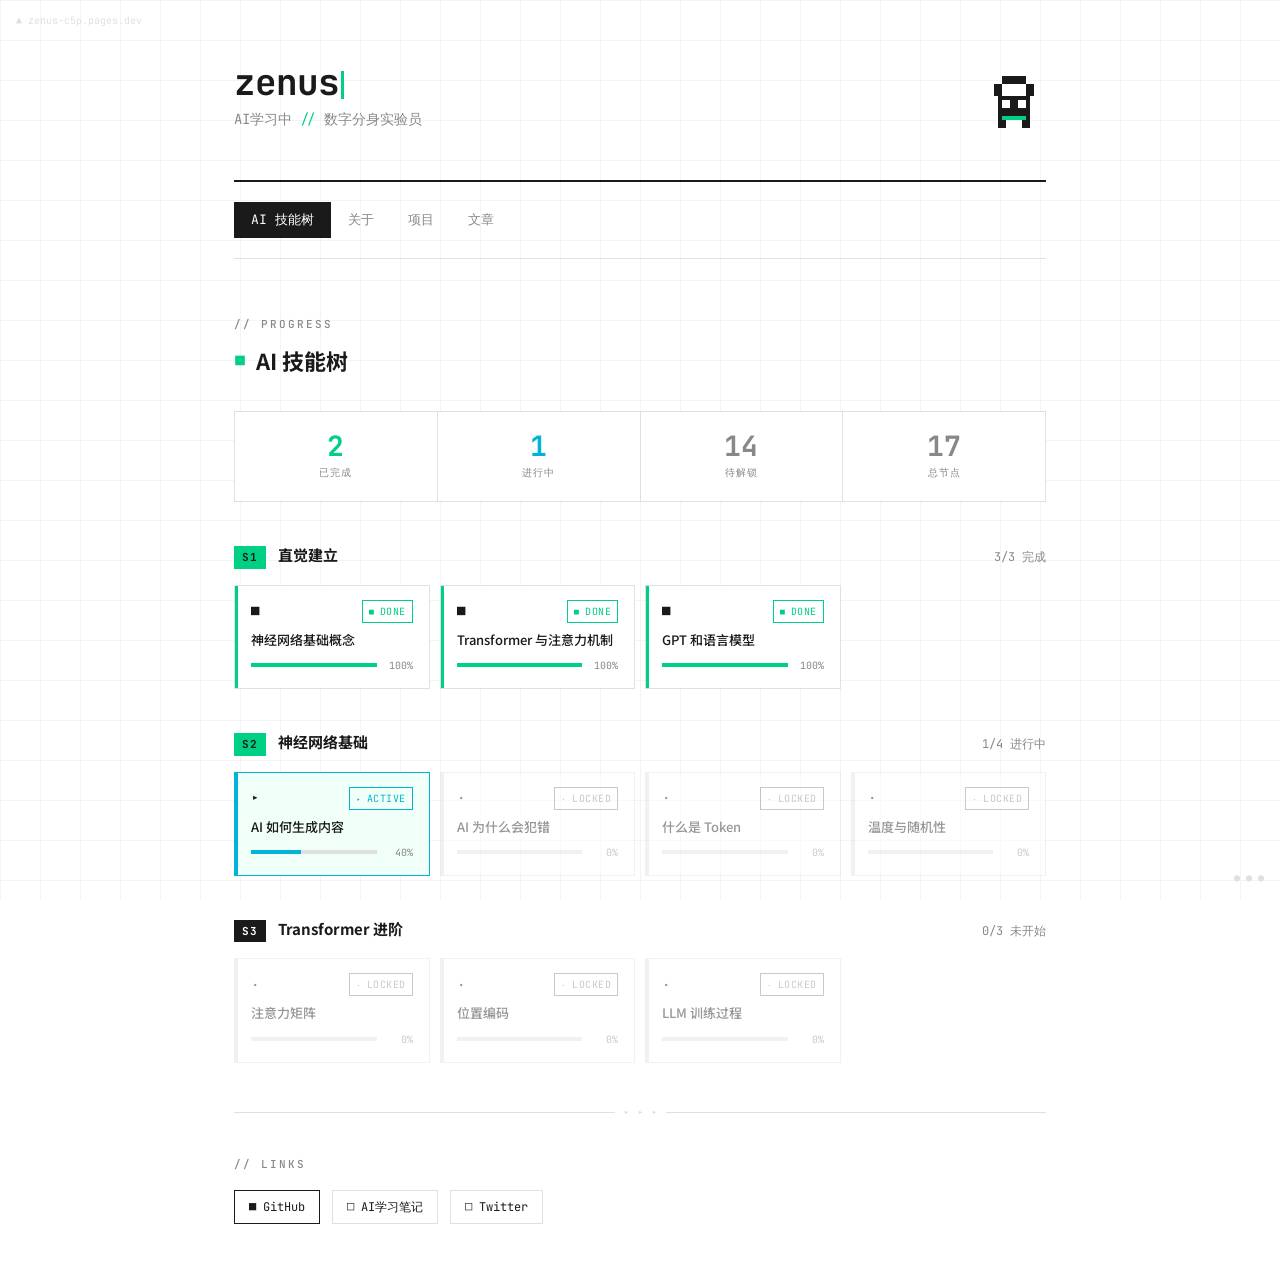
==== draft.html @ b4f7f661 "vision draft: pixel-style light theme" ====
<!DOCTYPE html>
<html lang="zh-CN">
<head>
  <meta charset="UTF-8">
  <meta name="viewport" content="width=device-width, initial-scale=1.0">
  <title>zenus — 视觉草案</title>
  <link rel="preconnect" href="https://fonts.googleapis.com">
  <link href="https://fonts.googleapis.com/css2?family=JetBrains+Mono:wght@400;500;700&family=Noto+Sans+SC:wght@400;500;700&display=swap" rel="stylesheet">
  <style>
    /* ═══════════════════════════════════════
       DESIGN TOKENS
    ═══════════════════════════════════════ */
    :root {
      --bg:         #FFFFFF;
      --bg-subtle:  #F7F7F7;
      --bg-card:    #FFFFFF;
      --border:     #E0E0E0;
      --text:       #1A1A1A;
      --text-muted: #888888;
      --accent:     #00D084;
      --accent-dim: #B8F4D8;
      --pixel-green:#00D084;
      --pixel-blue: #00B4D8;
      --pixel-bg:   #F0FFF8;
      --radius:     4px;
      --shadow:     0 1px 3px rgba(0,0,0,0.08);
    }

    /* ═══════════════════════════════════════
       RESET & BASE
    ═══════════════════════════════════════ */
    * { margin: 0; padding: 0; box-sizing: border-box; }

    body {
      background: var(--bg);
      color: var(--text);
      font-family: 'Noto Sans SC', system-ui, sans-serif;
      font-size: 15px;
      line-height: 1.7;
      min-height: 100vh;
    }

    ::selection {
      background: var(--accent-dim);
      color: var(--text);
    }

    /* ═══════════════════════════════════════
       GRID BACKGROUND (科技感)
    ═══════════════════════════════════════ */
    .grid-bg {
      position: fixed;
      inset: 0;
      background-image:
        linear-gradient(var(--border) 1px, transparent 1px),
        linear-gradient(90deg, var(--border) 1px, transparent 1px);
      background-size: 40px 40px;
      opacity: 0.35;
      pointer-events: none;
      z-index: 0;
    }

    /* ═══════════════════════════════════════
       LAYOUT
    ═══════════════════════════════════════ */
    .container {
      max-width: 860px;
      margin: 0 auto;
      padding: 0 24px;
      position: relative;
      z-index: 1;
    }

    /* ═══════════════════════════════════════
       HEADER / HERO
    ═══════════════════════════════════════ */
    header {
      padding: 64px 0 48px;
      border-bottom: 2px solid var(--text);
    }

    .hero-inner {
      display: flex;
      align-items: flex-end;
      justify-content: space-between;
      gap: 24px;
    }

    .hero-text {}

    .site-title {
      font-family: 'JetBrains Mono', monospace;
      font-size: 36px;
      font-weight: 700;
      letter-spacing: -1px;
      line-height: 1;
      margin-bottom: 8px;
    }

    .site-title .cursor {
      display: inline-block;
      width: 3px;
      height: 28px;
      background: var(--accent);
      margin-left: 2px;
      vertical-align: middle;
      animation: blink 1.2s step-end infinite;
    }

    @keyframes blink {
      0%, 100% { opacity: 1; }
      50%       { opacity: 0; }
    }

    .tagline {
      color: var(--text-muted);
      font-size: 14px;
      font-family: 'JetBrains Mono', monospace;
    }

    .tagline span {
      color: var(--accent);
    }

    /* pixel avatar placeholder */
    .avatar-pixel {
      flex-shrink: 0;
      width: 64px;
      height: 64px;
      image-rendering: pixelated;
    }

    /* ═══════════════════════════════════════
       NAV
    ═══════════════════════════════════════ */
    nav {
      padding: 20px 0;
      border-bottom: 1px solid var(--border);
      display: flex;
      gap: 0;
    }

    nav a {
      font-family: 'JetBrains Mono', monospace;
      font-size: 13px;
      color: var(--text-muted);
      text-decoration: none;
      padding: 6px 16px;
      border: 1px solid transparent;
      transition: all 0.15s;
    }

    nav a:hover,
    nav a.active {
      color: var(--text);
      border-color: var(--text);
      background: var(--text);
      color: var(--bg);
    }

    /* ═══════════════════════════════════════
       SKILL TREE SECTION
    ═══════════════════════════════════════ */
    .section {
      padding: 56px 0;
      border-bottom: 1px solid var(--border);
    }

    .section:last-child { border-bottom: none; }

    .section-label {
      font-family: 'JetBrains Mono', monospace;
      font-size: 11px;
      font-weight: 500;
      letter-spacing: 2px;
      text-transform: uppercase;
      color: var(--text-muted);
      margin-bottom: 8px;
    }

    .section-title {
      font-size: 22px;
      font-weight: 700;
      margin-bottom: 32px;
      display: flex;
      align-items: center;
      gap: 10px;
    }

    .section-title::before {
      content: '■';
      color: var(--accent);
      font-size: 12px;
    }

    /* ═══════════════════════════════════════
       SKILL TREE GRID
    ═══════════════════════════════════════ */
    .stage {
      margin-bottom: 40px;
    }

    .stage:last-child { margin-bottom: 0; }

    .stage-header {
      display: flex;
      align-items: baseline;
      gap: 12px;
      margin-bottom: 16px;
    }

    .stage-num {
      font-family: 'JetBrains Mono', monospace;
      font-size: 11px;
      font-weight: 700;
      color: var(--bg);
      background: var(--text);
      padding: 2px 8px;
      letter-spacing: 1px;
    }

    .stage-num.active {
      background: var(--accent);
      color: var(--text);
    }

    .stage-name {
      font-size: 15px;
      font-weight: 700;
    }

    .stage-desc {
      font-size: 12px;
      color: var(--text-muted);
      font-family: 'JetBrains Mono', monospace;
      margin-left: auto;
    }

    .nodes {
      display: grid;
      grid-template-columns: repeat(auto-fill, minmax(180px, 1fr));
      gap: 10px;
    }

    /* ═══════════════════════════════════════
       NODE CARD
    ═══════════════════════════════════════ */
    .node {
      border: 1px solid var(--border);
      padding: 14px 16px;
      background: var(--bg-card);
      transition: all 0.15s;
      position: relative;
      cursor: pointer;
    }

    .node::before {
      content: '';
      position: absolute;
      top: 0; left: 0;
      width: 3px; height: 100%;
      background: var(--border);
      transition: background 0.15s;
    }

    .node:hover {
      border-color: var(--accent);
      box-shadow: var(--shadow);
      transform: translateY(-1px);
    }

    .node:hover::before {
      background: var(--accent);
    }

    /* node states */
    .node.done::before  { background: var(--accent); }
    .node.active::before{ background: var(--pixel-blue); }
    .node.active {
      background: var(--pixel-bg);
      border-color: var(--pixel-blue);
    }
    .node.locked {
      opacity: 0.45;
      cursor: default;
    }
    .node.locked:hover {
      transform: none;
      box-shadow: none;
      border-color: var(--border);
    }

    .node-top {
      display: flex;
      align-items: center;
      justify-content: space-between;
      margin-bottom: 8px;
    }

    .node-icon {
      font-family: 'JetBrains Mono', monospace;
      font-size: 14px;
      line-height: 1;
    }

    .node-status {
      font-family: 'JetBrains Mono', monospace;
      font-size: 10px;
      padding: 2px 6px;
      border: 1px solid currentColor;
      letter-spacing: 0.5px;
    }

    .node.done   .node-status { color: var(--accent); }
    .node.active .node-status { color: var(--pixel-blue); }
    .node.locked .node-status { color: var(--text-muted); }

    .node.done   .node-status::before { content: '■ '; font-size: 8px; }
    .node.active .node-status::before { content: '▸ '; font-size: 8px; }
    .node.locked .node-status::before { content: '· '; font-size: 8px; }

    .node-title {
      font-size: 13px;
      font-weight: 500;
      line-height: 1.4;
      margin-bottom: 8px;
    }

    .node-progress {
      display: flex;
      align-items: center;
      gap: 8px;
    }

    .progress-bar {
      flex: 1;
      height: 4px;
      background: var(--border);
      overflow: hidden;
    }

    .progress-fill {
      height: 100%;
      background: var(--text);
      transition: width 0.4s ease;
    }

    .node.done   .progress-fill { width: 100%; background: var(--accent); }
    .node.active .progress-fill { width: 40%; background: var(--pixel-blue); }
    .node.locked .progress-fill { width: 0%; }

    .progress-pct {
      font-family: 'JetBrains Mono', monospace;
      font-size: 10px;
      color: var(--text-muted);
      min-width: 28px;
      text-align: right;
    }

    /* node expand panel */
    .node-panel {
      display: none;
      margin-top: 10px;
      padding-top: 10px;
      border-top: 1px dashed var(--border);
      font-size: 12px;
      color: var(--text-muted);
      line-height: 1.6;
    }

    .node-panel a {
      color: var(--pixel-blue);
      text-decoration: none;
      font-family: 'JetBrains Mono', monospace;
      font-size: 11px;
    }

    .node-panel a:hover { text-decoration: underline; }

    .node.open .node-panel { display: block; }

    /* ═══════════════════════════════════════
       STATS ROW
    ═══════════════════════════════════════ */
    .stats {
      display: grid;
      grid-template-columns: repeat(4, 1fr);
      gap: 1px;
      background: var(--border);
      border: 1px solid var(--border);
      margin-bottom: 40px;
    }

    .stat {
      background: var(--bg);
      padding: 20px 16px;
      text-align: center;
    }

    .stat-num {
      font-family: 'JetBrains Mono', monospace;
      font-size: 28px;
      font-weight: 700;
      line-height: 1;
      margin-bottom: 4px;
    }

    .stat.done .stat-num { color: var(--accent); }
    .stat.active .stat-num { color: var(--pixel-blue); }
    .stat.locked .stat-num { color: var(--text-muted); }

    .stat-label {
      font-family: 'JetBrains Mono', monospace;
      font-size: 10px;
      letter-spacing: 1px;
      text-transform: uppercase;
      color: var(--text-muted);
    }

    /* ═══════════════════════════════════════
       PIXEL DECORATIONS
    ═══════════════════════════════════════ */
    .pixel-divider {
      display: flex;
      align-items: center;
      gap: 8px;
      margin: 32px 0;
      color: var(--border);
      font-family: 'JetBrains Mono', monospace;
      font-size: 12px;
    }

    .pixel-divider::before,
    .pixel-divider::after {
      content: '';
      flex: 1;
      height: 1px;
      background: var(--border);
    }

    /* corner pixel markers */
    .pixel-corner-tl,
    .pixel-corner-br {
      position: fixed;
      font-family: 'JetBrains Mono', monospace;
      font-size: 10px;
      color: var(--border);
      pointer-events: none;
      line-height: 1;
    }
    .pixel-corner-tl { top: 16px; left: 16px; }
    .pixel-corner-br { bottom: 16px; right: 16px; }

    /* ═══════════════════════════════════════
       RESPONSIVE
    ═══════════════════════════════════════ */
    @media (max-width: 600px) {
      .hero-inner { flex-direction: column; align-items: flex-start; }
      .site-title { font-size: 28px; }
      .nodes { grid-template-columns: 1fr 1fr; }
      .stats { grid-template-columns: repeat(2, 1fr); }
    }
  </style>
</head>
<body>

<div class="grid-bg"></div>
<div class="pixel-corner-tl">▲ zenus-c5p.pages.dev</div>
<div class="pixel-corner-br">● ● ●</div>

<div class="container">
  <!-- HEADER -->
  <header>
    <div class="hero-inner">
      <div class="hero-text">
        <h1 class="site-title">zenus<span class="cursor"></span></h1>
        <p class="tagline">AI学习中 <span>//</span> 数字分身实验员</p>
      </div>
      <!-- pixel art cat avatar (CSS art) -->
      <svg class="avatar-pixel" viewBox="0 0 16 16" xmlns="http://www.w3.org/2000/svg">
        <!-- simple 16x16 pixel cat -->
        <rect x="5" y="2" width="6" height="2" fill="#1A1A1A"/>
        <rect x="3" y="4" width="2" height="3" fill="#1A1A1A"/>
        <rect x="11" y="4" width="2" height="3" fill="#1A1A1A"/>
        <rect x="4" y="7" width="8" height="6" fill="#1A1A1A"/>
        <rect x="5" y="8" width="2" height="2" fill="#FFFFFF"/>
        <rect x="9" y="8" width="2" height="2" fill="#FFFFFF"/>
        <rect x="7" y="11" width="2" height="1" fill="#1A1A1A"/>
        <rect x="4" y="13" width="2" height="2" fill="#1A1A1A"/>
        <rect x="10" y="13" width="2" height="2" fill="#1A1A1A"/>
        <!-- collar accent -->
        <rect x="5" y="12" width="6" height="1" fill="#00D084"/>
      </svg>
    </div>
  </header>

  <!-- NAV -->
  <nav>
    <a href="#" class="active">AI 技能树</a>
    <a href="#">关于</a>
    <a href="#">项目</a>
    <a href="#">文章</a>
  </nav>

  <!-- SKILL TREE -->
  <section class="section">
    <div class="section-label">// PROGRESS</div>
    <h2 class="section-title">AI 技能树</h2>

    <!-- stats -->
    <div class="stats">
      <div class="stat done">
        <div class="stat-num">2</div>
        <div class="stat-label">已完成</div>
      </div>
      <div class="stat active">
        <div class="stat-num">1</div>
        <div class="stat-label">进行中</div>
      </div>
      <div class="stat locked">
        <div class="stat-num">14</div>
        <div class="stat-label">待解锁</div>
      </div>
      <div class="stat locked">
        <div class="stat-num">17</div>
        <div class="stat-label">总节点</div>
      </div>
    </div>

    <!-- STAGE 1 -->
    <div class="stage">
      <div class="stage-header">
        <span class="stage-num active">S1</span>
        <span class="stage-name">直觉建立</span>
        <span class="stage-desc">3/3 完成</span>
      </div>
      <div class="nodes">
        <div class="node done" onclick="this.classList.toggle('open')">
          <div class="node-top">
            <span class="node-icon">■</span>
            <span class="node-status">DONE</span>
          </div>
          <div class="node-title">神经网络基础概念</div>
          <div class="node-progress">
            <div class="progress-bar"><div class="progress-fill"></div></div>
            <span class="progress-pct">100%</span>
          </div>
          <div class="node-panel">
            从感知机到多层网络，理解 AI 的基本单元...
            <br><a href="#">→ 阅读原文</a>
          </div>
        </div>

        <div class="node done" onclick="this.classList.toggle('open')">
          <div class="node-top">
            <span class="node-icon">■</span>
            <span class="node-status">DONE</span>
          </div>
          <div class="node-title">Transformer 与注意力机制</div>
          <div class="node-progress">
            <div class="progress-bar"><div class="progress-fill"></div></div>
            <span class="progress-pct">100%</span>
          </div>
          <div class="node-panel">
            注意力机制如何让模型"看懂"上下文...
            <br><a href="#">→ 阅读原文</a>
          </div>
        </div>

        <div class="node done" onclick="this.classList.toggle('open')">
          <div class="node-top">
            <span class="node-icon">■</span>
            <span class="node-status">DONE</span>
          </div>
          <div class="node-title">GPT 和语言模型</div>
          <div class="node-progress">
            <div class="progress-bar"><div class="progress-fill"></div></div>
            <span class="progress-pct">100%</span>
          </div>
          <div class="node-panel">
            下一个 token 是如何预测出来的...
            <br><a href="#">→ 阅读原文</a>
          </div>
        </div>
      </div>
    </div>

    <!-- STAGE 2 -->
    <div class="stage">
      <div class="stage-header">
        <span class="stage-num active">S2</span>
        <span class="stage-name">神经网络基础</span>
        <span class="stage-desc">1/4 进行中</span>
      </div>
      <div class="nodes">
        <div class="node active" onclick="this.classList.toggle('open')">
          <div class="node-top">
            <span class="node-icon">▸</span>
            <span class="node-status">ACTIVE</span>
          </div>
          <div class="node-title">AI 如何生成内容</div>
          <div class="node-progress">
            <div class="progress-bar"><div class="progress-fill"></div></div>
            <span class="progress-pct">40%</span>
          </div>
          <div class="node-panel">
            创造 vs 复读——LLM 到底是真的理解还是高级拼接...
            <br><a href="#">→ 继续阅读</a>
          </div>
        </div>

        <div class="node locked">
          <div class="node-top">
            <span class="node-icon">·</span>
            <span class="node-status">LOCKED</span>
          </div>
          <div class="node-title">AI 为什么会犯错</div>
          <div class="node-progress">
            <div class="progress-bar"><div class="progress-fill"></div></div>
            <span class="progress-pct">0%</span>
          </div>
        </div>

        <div class="node locked">
          <div class="node-top">
            <span class="node-icon">·</span>
            <span class="node-status">LOCKED</span>
          </div>
          <div class="node-title">什么是 Token</div>
          <div class="node-progress">
            <div class="progress-bar"><div class="progress-fill"></div></div>
            <span class="progress-pct">0%</span>
          </div>
        </div>

        <div class="node locked">
          <div class="node-top">
            <span class="node-icon">·</span>
            <span class="node-status">LOCKED</span>
          </div>
          <div class="node-title">温度与随机性</div>
          <div class="node-progress">
            <div class="progress-bar"><div class="progress-fill"></div></div>
            <span class="progress-pct">0%</span>
          </div>
        </div>
      </div>
    </div>

    <!-- STAGE 3 -->
    <div class="stage">
      <div class="stage-header">
        <span class="stage-num">S3</span>
        <span class="stage-name">Transformer 进阶</span>
        <span class="stage-desc">0/3 未开始</span>
      </div>
      <div class="nodes">
        <div class="node locked">
          <div class="node-top">
            <span class="node-icon">·</span>
            <span class="node-status">LOCKED</span>
          </div>
          <div class="node-title">注意力矩阵</div>
          <div class="node-progress">
            <div class="progress-bar"><div class="progress-fill"></div></div>
            <span class="progress-pct">0%</span>
          </div>
        </div>
        <div class="node locked">
          <div class="node-top">
            <span class="node-icon">·</span>
            <span class="node-status">LOCKED</span>
          </div>
          <div class="node-title">位置编码</div>
          <div class="node-progress">
            <div class="progress-bar"><div class="progress-fill"></div></div>
            <span class="progress-pct">0%</span>
          </div>
        </div>
        <div class="node locked">
          <div class="node-top">
            <span class="node-icon">·</span>
            <span class="node-status">LOCKED</span>
          </div>
          <div class="node-title">LLM 训练过程</div>
          <div class="node-progress">
            <div class="progress-bar"><div class="progress-fill"></div></div>
            <span class="progress-pct">0%</span>
          </div>
        </div>
      </div>
    </div>

    <div class="pixel-divider">▸ ▸ ▸</div>

    <!-- LINKS SECTION -->
    <div class="section-label">// LINKS</div>
    <div style="display:flex;gap:12px;flex-wrap:wrap;margin-top:16px;">
      <a href="#" style="font-family:'JetBrains Mono',monospace;font-size:12px;color:var(--text);text-decoration:none;border:1px solid var(--text);padding:6px 14px;transition:all 0.15s;">
        ■ GitHub
      </a>
      <a href="#" style="font-family:'JetBrains Mono',monospace;font-size:12px;color:var(--text);text-decoration:none;border:1px solid var(--border);padding:6px 14px;transition:all 0.15s;">
        □ AI学习笔记
      </a>
      <a href="#" style="font-family:'JetBrains Mono',monospace;font-size:12px;color:var(--text);text-decoration:none;border:1px solid var(--border);padding:6px 14px;transition:all 0.15s;">
        □ Twitter
      </a>
    </div>

  </section>
</div>

<script>
  // simple expand/collapse
  document.querySelectorAll('.node').forEach(node => {
    node.addEventListener('click', () => {
      node.classList.toggle('open');
    });
  });
</script>
</body>
</html>
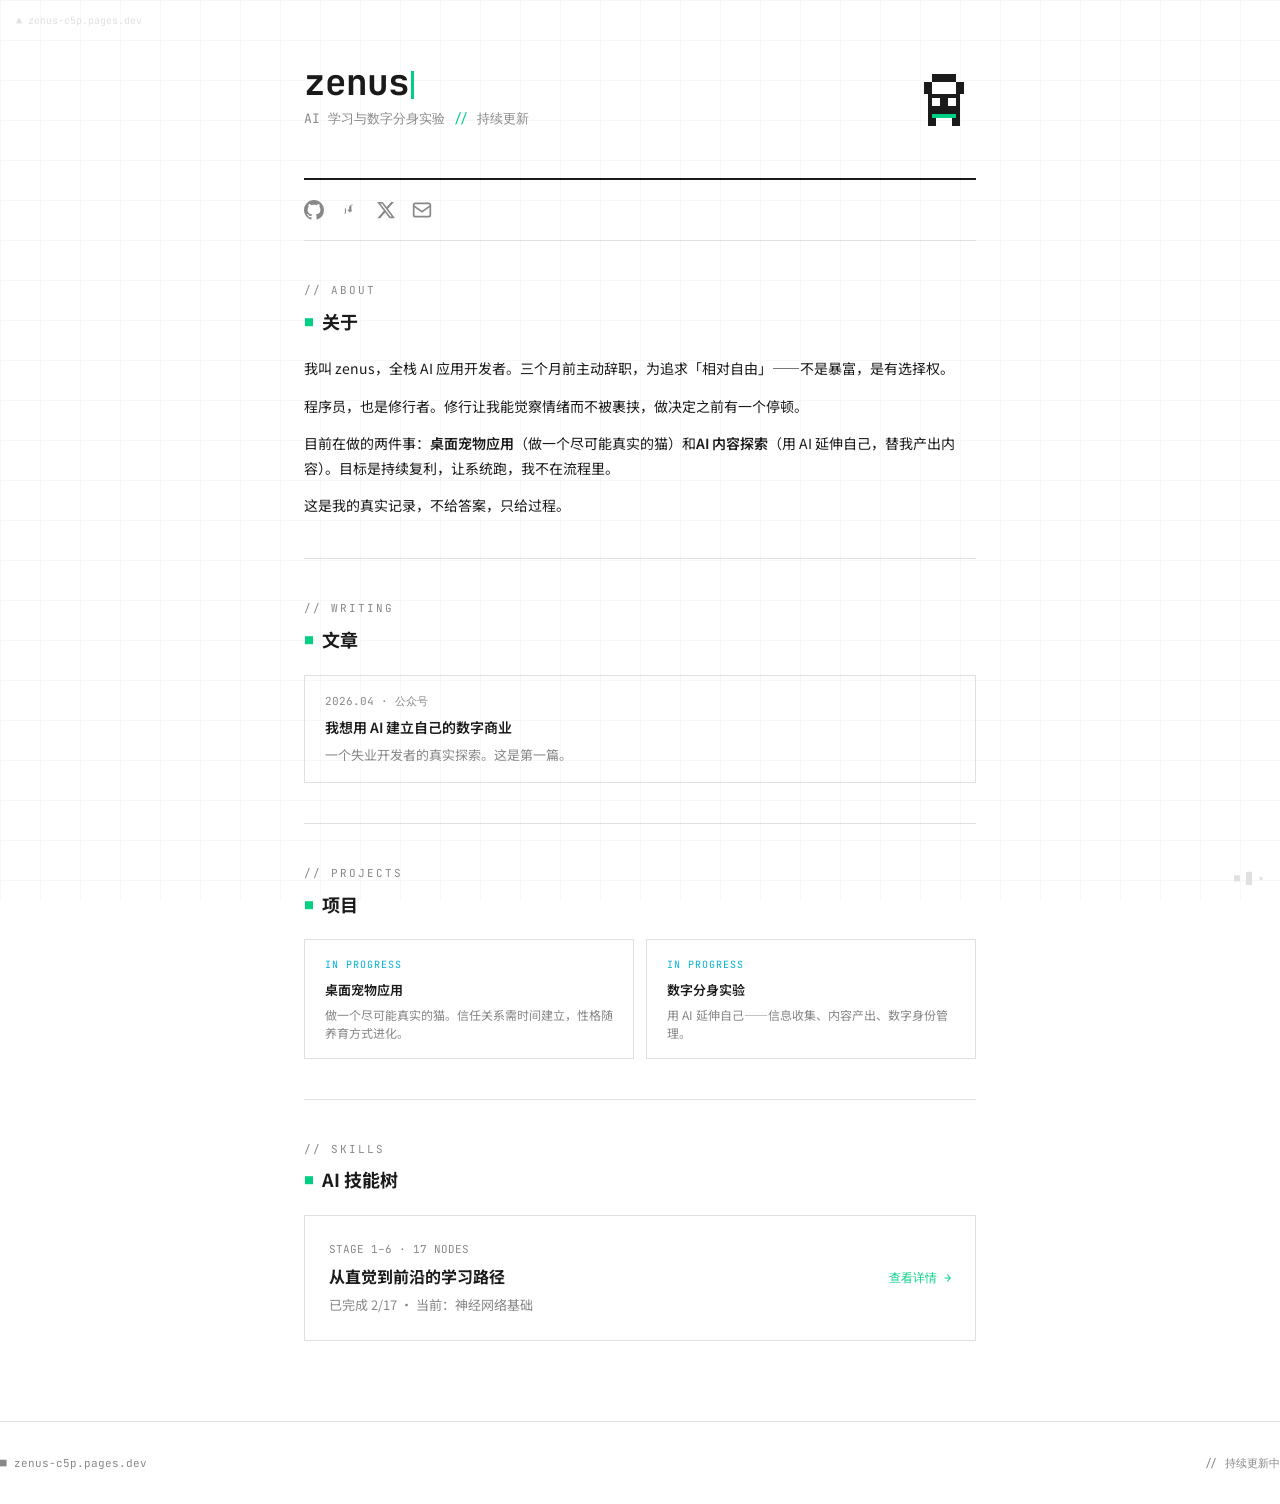
==== commit 7f8506f7: "draft: index redesign preview" ====
--- a/draft.html
+++ b/draft.html
@@ -3,32 +3,23 @@
 <head>
   <meta charset="UTF-8">
   <meta name="viewport" content="width=device-width, initial-scale=1.0">
-  <title>zenus — 视觉草案</title>
+  <title>zenus — AI 技能树 · 数字分身实验</title>
+  <meta name="description" content="一个开发者的 AI 学习记录与数字分身实验。">
   <link rel="preconnect" href="https://fonts.googleapis.com">
   <link href="https://fonts.googleapis.com/css2?family=JetBrains+Mono:wght@400;500;700&family=Noto+Sans+SC:wght@400;500;700&display=swap" rel="stylesheet">
   <style>
-    /* ═══════════════════════════════════════
-       DESIGN TOKENS
-    ═══════════════════════════════════════ */
     :root {
       --bg:         #FFFFFF;
       --bg-subtle:  #F7F7F7;
-      --bg-card:    #FFFFFF;
       --border:     #E0E0E0;
       --text:       #1A1A1A;
       --text-muted: #888888;
       --accent:     #00D084;
       --accent-dim: #B8F4D8;
-      --pixel-green:#00D084;
-      --pixel-blue: #00B4D8;
-      --pixel-bg:   #F0FFF8;
-      --radius:     4px;
-      --shadow:     0 1px 3px rgba(0,0,0,0.08);
-    }
-
-    /* ═══════════════════════════════════════
-       RESET & BASE
-    ═══════════════════════════════════════ */
+      --blue:       #00B4D8;
+      --blue-dim:   #D0F0FA;
+    }
+
     * { margin: 0; padding: 0; box-sizing: border-box; }
 
     body {
@@ -37,49 +28,34 @@
       font-family: 'Noto Sans SC', system-ui, sans-serif;
       font-size: 15px;
       line-height: 1.7;
-      min-height: 100vh;
-    }
-
-    ::selection {
-      background: var(--accent-dim);
-      color: var(--text);
-    }
-
-    /* ═══════════════════════════════════════
-       GRID BACKGROUND (科技感)
-    ═══════════════════════════════════════ */
+    }
+
+    ::selection { background: var(--accent-dim); color: var(--text); }
+
+    /* grid bg */
     .grid-bg {
-      position: fixed;
-      inset: 0;
+      position: fixed; inset: 0;
       background-image:
         linear-gradient(var(--border) 1px, transparent 1px),
         linear-gradient(90deg, var(--border) 1px, transparent 1px);
       background-size: 40px 40px;
-      opacity: 0.35;
+      opacity: 0.25;
       pointer-events: none;
       z-index: 0;
     }
 
-    /* ═══════════════════════════════════════
-       LAYOUT
-    ═══════════════════════════════════════ */
     .container {
-      max-width: 860px;
+      max-width: 720px;
       margin: 0 auto;
       padding: 0 24px;
       position: relative;
       z-index: 1;
     }
 
-    /* ═══════════════════════════════════════
-       HEADER / HERO
-    ═══════════════════════════════════════ */
-    header {
+    /* ─── HERO ─── */
+    .hero {
       padding: 64px 0 48px;
       border-bottom: 2px solid var(--text);
-    }
-
-    .hero-inner {
       display: flex;
       align-items: flex-end;
       justify-content: space-between;
@@ -113,56 +89,41 @@
     }
 
     .tagline {
-      color: var(--text-muted);
-      font-size: 14px;
-      font-family: 'JetBrains Mono', monospace;
-    }
-
-    .tagline span {
-      color: var(--accent);
-    }
-
-    /* pixel avatar placeholder */
-    .avatar-pixel {
+      font-family: 'JetBrains Mono', monospace;
+      font-size: 13px;
+      color: var(--text-muted);
+    }
+
+    .tagline span { color: var(--accent); }
+
+    /* pixel cat avatar */
+    .avatar-svg {
       flex-shrink: 0;
       width: 64px;
       height: 64px;
       image-rendering: pixelated;
     }
 
-    /* ═══════════════════════════════════════
-       NAV
-    ═══════════════════════════════════════ */
-    nav {
+    /* ─── SOCIAL LINKS ─── */
+    .social-links {
+      display: flex;
+      gap: 16px;
       padding: 20px 0;
       border-bottom: 1px solid var(--border);
-      display: flex;
-      gap: 0;
-    }
-
-    nav a {
-      font-family: 'JetBrains Mono', monospace;
-      font-size: 13px;
-      color: var(--text-muted);
-      text-decoration: none;
-      padding: 6px 16px;
-      border: 1px solid transparent;
-      transition: all 0.15s;
-    }
-
-    nav a:hover,
-    nav a.active {
-      color: var(--text);
-      border-color: var(--text);
-      background: var(--text);
-      color: var(--bg);
-    }
-
-    /* ═══════════════════════════════════════
-       SKILL TREE SECTION
-    ═══════════════════════════════════════ */
+    }
+
+    .social-links a {
+      color: var(--text-muted);
+      transition: color 0.15s;
+      display: flex;
+      align-items: center;
+    }
+
+    .social-links a:hover { color: var(--text); }
+
+    /* ─── SECTIONS ─── */
     .section {
-      padding: 56px 0;
+      padding: 40px 0;
       border-bottom: 1px solid var(--border);
     }
 
@@ -171,276 +132,174 @@
     .section-label {
       font-family: 'JetBrains Mono', monospace;
       font-size: 11px;
-      font-weight: 500;
       letter-spacing: 2px;
       text-transform: uppercase;
       color: var(--text-muted);
-      margin-bottom: 8px;
+      margin-bottom: 6px;
     }
 
     .section-title {
-      font-size: 22px;
+      font-size: 18px;
       font-weight: 700;
-      margin-bottom: 32px;
+      margin-bottom: 20px;
       display: flex;
       align-items: center;
-      gap: 10px;
+      gap: 8px;
     }
 
     .section-title::before {
       content: '■';
       color: var(--accent);
-      font-size: 12px;
-    }
-
-    /* ═══════════════════════════════════════
-       SKILL TREE GRID
-    ═══════════════════════════════════════ */
-    .stage {
-      margin-bottom: 40px;
-    }
-
-    .stage:last-child { margin-bottom: 0; }
-
-    .stage-header {
-      display: flex;
-      align-items: baseline;
+      font-size: 10px;
+    }
+
+    /* ─── ABOUT ─── */
+    .about-text p {
+      font-size: 14px;
+      color: var(--text);
+      margin-bottom: 12px;
+      line-height: 1.8;
+    }
+
+    .about-text p:last-child { margin-bottom: 0; }
+
+    .about-text strong {
+      font-weight: 600;
+      color: var(--text);
+    }
+
+    /* ─── WRITING ─── */
+    .writing-item {
+      display: block;
+      text-decoration: none;
+      color: var(--text);
+      border: 1px solid var(--border);
+      padding: 16px 20px;
+      transition: all 0.15s;
+    }
+
+    .writing-item:hover {
+      border-color: var(--accent);
+      background: var(--bg-subtle);
+    }
+
+    .writing-meta {
+      font-family: 'JetBrains Mono', monospace;
+      font-size: 11px;
+      color: var(--text-muted);
+      margin-bottom: 6px;
+    }
+
+    .writing-title {
+      font-size: 14px;
+      font-weight: 600;
+      margin-bottom: 4px;
+    }
+
+    .writing-excerpt {
+      font-size: 13px;
+      color: var(--text-muted);
+    }
+
+    /* ─── PROJECTS ─── */
+    .project-grid {
+      display: grid;
+      grid-template-columns: 1fr 1fr;
       gap: 12px;
-      margin-bottom: 16px;
-    }
-
-    .stage-num {
-      font-family: 'JetBrains Mono', monospace;
-      font-size: 11px;
-      font-weight: 700;
-      color: var(--bg);
-      background: var(--text);
-      padding: 2px 8px;
-      letter-spacing: 1px;
-    }
-
-    .stage-num.active {
-      background: var(--accent);
-      color: var(--text);
-    }
-
-    .stage-name {
-      font-size: 15px;
-      font-weight: 700;
-    }
-
-    .stage-desc {
-      font-size: 12px;
-      color: var(--text-muted);
-      font-family: 'JetBrains Mono', monospace;
-      margin-left: auto;
-    }
-
-    .nodes {
-      display: grid;
-      grid-template-columns: repeat(auto-fill, minmax(180px, 1fr));
-      gap: 10px;
-    }
-
-    /* ═══════════════════════════════════════
-       NODE CARD
-    ═══════════════════════════════════════ */
-    .node {
+    }
+
+    .project-card {
       border: 1px solid var(--border);
-      padding: 14px 16px;
-      background: var(--bg-card);
-      transition: all 0.15s;
-      position: relative;
-      cursor: pointer;
-    }
-
-    .node::before {
-      content: '';
-      position: absolute;
-      top: 0; left: 0;
-      width: 3px; height: 100%;
-      background: var(--border);
-      transition: background 0.15s;
-    }
-
-    .node:hover {
-      border-color: var(--accent);
-      box-shadow: var(--shadow);
-      transform: translateY(-1px);
-    }
-
-    .node:hover::before {
-      background: var(--accent);
-    }
-
-    /* node states */
-    .node.done::before  { background: var(--accent); }
-    .node.active::before{ background: var(--pixel-blue); }
-    .node.active {
-      background: var(--pixel-bg);
-      border-color: var(--pixel-blue);
-    }
-    .node.locked {
-      opacity: 0.45;
-      cursor: default;
-    }
-    .node.locked:hover {
-      transform: none;
-      box-shadow: none;
-      border-color: var(--border);
-    }
-
-    .node-top {
-      display: flex;
-      align-items: center;
-      justify-content: space-between;
-      margin-bottom: 8px;
-    }
-
-    .node-icon {
-      font-family: 'JetBrains Mono', monospace;
-      font-size: 14px;
-      line-height: 1;
-    }
-
-    .node-status {
-      font-family: 'JetBrains Mono', monospace;
-      font-size: 10px;
-      padding: 2px 6px;
-      border: 1px solid currentColor;
-      letter-spacing: 0.5px;
-    }
-
-    .node.done   .node-status { color: var(--accent); }
-    .node.active .node-status { color: var(--pixel-blue); }
-    .node.locked .node-status { color: var(--text-muted); }
-
-    .node.done   .node-status::before { content: '■ '; font-size: 8px; }
-    .node.active .node-status::before { content: '▸ '; font-size: 8px; }
-    .node.locked .node-status::before { content: '· '; font-size: 8px; }
-
-    .node-title {
-      font-size: 13px;
-      font-weight: 500;
-      line-height: 1.4;
-      margin-bottom: 8px;
-    }
-
-    .node-progress {
-      display: flex;
-      align-items: center;
-      gap: 8px;
-    }
-
-    .progress-bar {
-      flex: 1;
-      height: 4px;
-      background: var(--border);
-      overflow: hidden;
-    }
-
-    .progress-fill {
-      height: 100%;
-      background: var(--text);
-      transition: width 0.4s ease;
-    }
-
-    .node.done   .progress-fill { width: 100%; background: var(--accent); }
-    .node.active .progress-fill { width: 40%; background: var(--pixel-blue); }
-    .node.locked .progress-fill { width: 0%; }
-
-    .progress-pct {
-      font-family: 'JetBrains Mono', monospace;
-      font-size: 10px;
-      color: var(--text-muted);
-      min-width: 28px;
-      text-align: right;
-    }
-
-    /* node expand panel */
-    .node-panel {
-      display: none;
-      margin-top: 10px;
-      padding-top: 10px;
-      border-top: 1px dashed var(--border);
-      font-size: 12px;
-      color: var(--text-muted);
-      line-height: 1.6;
-    }
-
-    .node-panel a {
-      color: var(--pixel-blue);
-      text-decoration: none;
-      font-family: 'JetBrains Mono', monospace;
-      font-size: 11px;
-    }
-
-    .node-panel a:hover { text-decoration: underline; }
-
-    .node.open .node-panel { display: block; }
-
-    /* ═══════════════════════════════════════
-       STATS ROW
-    ═══════════════════════════════════════ */
-    .stats {
-      display: grid;
-      grid-template-columns: repeat(4, 1fr);
-      gap: 1px;
-      background: var(--border);
-      border: 1px solid var(--border);
-      margin-bottom: 40px;
-    }
-
-    .stat {
-      background: var(--bg);
-      padding: 20px 16px;
-      text-align: center;
-    }
-
-    .stat-num {
-      font-family: 'JetBrains Mono', monospace;
-      font-size: 28px;
-      font-weight: 700;
-      line-height: 1;
-      margin-bottom: 4px;
-    }
-
-    .stat.done .stat-num { color: var(--accent); }
-    .stat.active .stat-num { color: var(--pixel-blue); }
-    .stat.locked .stat-num { color: var(--text-muted); }
-
-    .stat-label {
+      padding: 16px 20px;
+    }
+
+    .project-meta {
       font-family: 'JetBrains Mono', monospace;
       font-size: 10px;
       letter-spacing: 1px;
       text-transform: uppercase;
-      color: var(--text-muted);
-    }
-
-    /* ═══════════════════════════════════════
-       PIXEL DECORATIONS
-    ═══════════════════════════════════════ */
-    .pixel-divider {
+      color: var(--blue);
+      margin-bottom: 6px;
+    }
+
+    .project-meta.done { color: var(--accent); }
+
+    .project-name {
+      font-size: 13px;
+      font-weight: 600;
+      margin-bottom: 4px;
+    }
+
+    .project-desc {
+      font-size: 12px;
+      color: var(--text-muted);
+      line-height: 1.5;
+    }
+
+    /* ─── SKILL TREE TEASER ─── */
+    .skill-tree-teaser {
+      border: 1px solid var(--border);
+      padding: 24px;
+      display: flex;
+      align-items: center;
+      justify-content: space-between;
+      gap: 20px;
+      text-decoration: none;
+      color: var(--text);
+      transition: all 0.15s;
+      background: var(--bg);
+    }
+
+    .skill-tree-teaser:hover {
+      border-color: var(--accent);
+      background: var(--bg-subtle);
+    }
+
+    .teaser-left {}
+
+    .teaser-label {
+      font-family: 'JetBrains Mono', monospace;
+      font-size: 11px;
+      color: var(--text-muted);
+      margin-bottom: 4px;
+    }
+
+    .teaser-title {
+      font-size: 16px;
+      font-weight: 700;
+      margin-bottom: 4px;
+    }
+
+    .teaser-desc {
+      font-size: 13px;
+      color: var(--text-muted);
+    }
+
+    .teaser-right {
       display: flex;
       align-items: center;
       gap: 8px;
-      margin: 32px 0;
-      color: var(--border);
       font-family: 'JetBrains Mono', monospace;
       font-size: 12px;
-    }
-
-    .pixel-divider::before,
-    .pixel-divider::after {
-      content: '';
-      flex: 1;
-      height: 1px;
-      background: var(--border);
-    }
-
-    /* corner pixel markers */
-    .pixel-corner-tl,
-    .pixel-corner-br {
+      color: var(--accent);
+      flex-shrink: 0;
+    }
+
+    /* ─── FOOTER ─── */
+    footer {
+      padding: 32px 0;
+      border-top: 1px solid var(--border);
+      margin-top: 40px;
+      font-family: 'JetBrains Mono', monospace;
+      font-size: 11px;
+      color: var(--text-muted);
+      display: flex;
+      justify-content: space-between;
+      align-items: center;
+    }
+
+    /* corner markers */
+    .pixel-corner-tl, .pixel-corner-br {
       position: fixed;
       font-family: 'JetBrains Mono', monospace;
       font-size: 10px;
@@ -451,14 +310,11 @@
     .pixel-corner-tl { top: 16px; left: 16px; }
     .pixel-corner-br { bottom: 16px; right: 16px; }
 
-    /* ═══════════════════════════════════════
-       RESPONSIVE
-    ═══════════════════════════════════════ */
-    @media (max-width: 600px) {
-      .hero-inner { flex-direction: column; align-items: flex-start; }
+    @media (max-width: 560px) {
+      .hero { flex-direction: column; align-items: flex-start; }
       .site-title { font-size: 28px; }
-      .nodes { grid-template-columns: 1fr 1fr; }
-      .stats { grid-template-columns: repeat(2, 1fr); }
+      .project-grid { grid-template-columns: 1fr; }
+      .skill-tree-teaser { flex-direction: column; align-items: flex-start; }
     }
   </style>
 </head>
@@ -466,257 +322,118 @@
 
 <div class="grid-bg"></div>
 <div class="pixel-corner-tl">▲ zenus-c5p.pages.dev</div>
-<div class="pixel-corner-br">● ● ●</div>
+<div class="pixel-corner-br">■ █ ▪</div>
 
 <div class="container">
-  <!-- HEADER -->
-  <header>
-    <div class="hero-inner">
-      <div class="hero-text">
-        <h1 class="site-title">zenus<span class="cursor"></span></h1>
-        <p class="tagline">AI学习中 <span>//</span> 数字分身实验员</p>
+
+  <!-- HERO -->
+  <section class="hero">
+    <div class="hero-text">
+      <h1 class="site-title">zenus<span class="cursor"></span></h1>
+      <p class="tagline">AI 学习与数字分身实验 <span>//</span> 持续更新</p>
+    </div>
+    <svg class="avatar-svg" viewBox="0 0 16 16" xmlns="http://www.w3.org/2000/svg">
+      <rect x="5" y="2" width="6" height="2" fill="#1A1A1A"/>
+      <rect x="3" y="4" width="2" height="3" fill="#1A1A1A"/>
+      <rect x="11" y="4" width="2" height="3" fill="#1A1A1A"/>
+      <rect x="4" y="7" width="8" height="6" fill="#1A1A1A"/>
+      <rect x="5" y="8" width="2" height="2" fill="#FFFFFF"/>
+      <rect x="9" y="8" width="2" height="2" fill="#FFFFFF"/>
+      <rect x="7" y="11" width="2" height="1" fill="#1A1A1A"/>
+      <rect x="4" y="13" width="2" height="2" fill="#1A1A1A"/>
+      <rect x="10" y="13" width="2" height="2" fill="#1A1A1A"/>
+      <rect x="5" y="12" width="6" height="1" fill="#00D084"/>
+    </svg>
+  </section>
+
+  <!-- SOCIAL LINKS -->
+  <div class="social-links">
+    <a href="https://github.com/zhou-shiliu" target="_blank" title="GitHub">
+      <svg height="20" width="20" viewBox="0 0 24 24" fill="currentColor">
+        <path d="M12 0C5.37 0 0 5.37 0 12c0 5.31 3.435 9.795 8.205 11.385.6.105.825-.255.825-.57 0-.285-.015-1.23-.015-2.235-3.015.555-3.795-.735-4.035-1.41-.135-.345-.72-1.41-1.23-1.695-.42-.225-1.02-.78-.015-.795.945-.015 1.62.87 1.845 1.23 1.08 1.815 2.805 1.305 3.495.99.105-.78.42-1.305.765-1.605-2.67-.3-5.46-1.335-5.46-5.925 0-1.305.465-2.385 1.23-3.225-.12-.3-.54-1.53.12-3.18 0 0 1.005-.315 3.3 1.23.96-.27 1.98-.405 3-.405s2.04.135 3 .405c2.295-1.56 3.3-1.23 3.3-1.23.66 1.65.24 2.88.12 3.18.765.84 1.23 1.905 1.23 3.225 0 4.605-2.805 5.625-5.475 5.925.435.375.81 1.095.81 2.22 0 1.605-.015 2.895-.015 3.3 0 .315.225.69.825.57A12.02 12.02 0 0 0 24 12c0-6.63-5.37-12-12-12z"/>
+      </svg>
+    </a>
+    <a href="https://mp.weixin.qq.com/" target="_blank" title="公众号">
+      <svg height="20" width="20" viewBox="0 0 24 24" fill="currentColor">
+        <path d="M8.69 13.3c.58 0 .88-.29.88-.87V7.5c0-.58-.3-.87-.88-.87-.49 0-.82.24-.97.7h-.03V6.5H9.5v7h1.64v.57c0 .29.02.43.08.57h1.72c-.05-.14-.08-.28-.08-.57v-.57h1.64v-1.1H12.1V8.2c0-.43-.19-.65-.56-.65-.36 0-.56.22-.56.65v4.9c0 .43.19.65.56.65.37 0 .56-.22.56-.65v-.87h-1.69v-.72zm-.02-1.14h1.71v-.86c0-.29-.1-.43-.35-.43-.24 0-.35.14-.35.43v.86zm3.38 1.14h1.64v-7h-1.64v7zm1.64-7.87c-.05.14-.08.29-.08.43v.57h1.64v-.57c0-.14-.02-.29-.08-.43h-1.48zM6.5 9.85c-.43 0-.65.22-.65.65v4.9c0 .43.22.65.65.65.44 0 .66-.22.66-.65V10.5c0-.43-.22-.65-.66-.65zm-.66 6.35c-.36 0-.56.19-.56.43 0 .24.19.43.56.43.36 0 .56-.19.56-.43 0-.24-.19-.43-.56-.43z"/>
+      </svg>
+    </a>
+    <a href="https://x.com/zhouxb5" target="_blank" title="Twitter / X">
+      <svg height="20" width="20" viewBox="0 0 24 24" fill="currentColor">
+        <path d="M18.244 2.25h3.308l-7.227 8.26 8.502 11.24H16.17l-5.214-6.817L4.99 21.75H1.68l7.73-8.835L1.254 2.25H8.08l4.713 6.231zm-1.161 17.52h1.833L7.084 4.126H5.117z"/>
+      </svg>
+    </a>
+    <a href="mailto:zhoushiliu0816@gmail.com" title="Email">
+      <svg height="20" width="20" viewBox="0 0 24 24" fill="none" stroke="currentColor" stroke-width="2">
+        <rect x="2" y="4" width="20" height="16" rx="2"/>
+        <path d="M2 7l10 7 10-7"/>
+      </svg>
+    </a>
+  </div>
+
+  <!-- ABOUT -->
+  <section class="section">
+    <div class="section-label">// ABOUT</div>
+    <h2 class="section-title">关于</h2>
+    <div class="about-text">
+      <p>我叫 zenus，全栈 AI 应用开发者。三个月前主动辞职，为追求「相对自由」——不是暴富，是有选择权。</p>
+      <p>程序员，也是修行者。修行让我能觉察情绪而不被裹挟，做决定之前有一个停顿。</p>
+      <p>目前在做的两件事：<strong>桌面宠物应用</strong>（做一个尽可能真实的猫）和<strong>AI 内容探索</strong>（用 AI 延伸自己，替我产出内容）。目标是持续复利，让系统跑，我不在流程里。</p>
+      <p>这是我的真实记录，不给答案，只给过程。</p>
+    </div>
+  </section>
+
+  <!-- WRITING -->
+  <section class="section">
+    <div class="section-label">// WRITING</div>
+    <h2 class="section-title">文章</h2>
+    <a href="https://mp.weixin.qq.com/" target="_blank" class="writing-item">
+      <div class="writing-meta">2026.04 · 公众号</div>
+      <h3 class="writing-title">我想用 AI 建立自己的数字商业</h3>
+      <p class="writing-excerpt">一个失业开发者的真实探索。这是第一篇。</p>
+    </a>
+  </section>
+
+  <!-- PROJECTS -->
+  <section class="section">
+    <div class="section-label">// PROJECTS</div>
+    <h2 class="section-title">项目</h2>
+    <div class="project-grid">
+      <div class="project-card">
+        <div class="project-meta">In Progress</div>
+        <h3 class="project-name">桌面宠物应用</h3>
+        <p class="project-desc">做一个尽可能真实的猫。信任关系需时间建立，性格随养育方式进化。</p>
       </div>
-      <!-- pixel art cat avatar (CSS art) -->
-      <svg class="avatar-pixel" viewBox="0 0 16 16" xmlns="http://www.w3.org/2000/svg">
-        <!-- simple 16x16 pixel cat -->
-        <rect x="5" y="2" width="6" height="2" fill="#1A1A1A"/>
-        <rect x="3" y="4" width="2" height="3" fill="#1A1A1A"/>
-        <rect x="11" y="4" width="2" height="3" fill="#1A1A1A"/>
-        <rect x="4" y="7" width="8" height="6" fill="#1A1A1A"/>
-        <rect x="5" y="8" width="2" height="2" fill="#FFFFFF"/>
-        <rect x="9" y="8" width="2" height="2" fill="#FFFFFF"/>
-        <rect x="7" y="11" width="2" height="1" fill="#1A1A1A"/>
-        <rect x="4" y="13" width="2" height="2" fill="#1A1A1A"/>
-        <rect x="10" y="13" width="2" height="2" fill="#1A1A1A"/>
-        <!-- collar accent -->
-        <rect x="5" y="12" width="6" height="1" fill="#00D084"/>
-      </svg>
-    </div>
-  </header>
-
-  <!-- NAV -->
-  <nav>
-    <a href="#" class="active">AI 技能树</a>
-    <a href="#">关于</a>
-    <a href="#">项目</a>
-    <a href="#">文章</a>
-  </nav>
-
-  <!-- SKILL TREE -->
-  <section class="section">
-    <div class="section-label">// PROGRESS</div>
-    <h2 class="section-title">AI 技能树</h2>
-
-    <!-- stats -->
-    <div class="stats">
-      <div class="stat done">
-        <div class="stat-num">2</div>
-        <div class="stat-label">已完成</div>
-      </div>
-      <div class="stat active">
-        <div class="stat-num">1</div>
-        <div class="stat-label">进行中</div>
-      </div>
-      <div class="stat locked">
-        <div class="stat-num">14</div>
-        <div class="stat-label">待解锁</div>
-      </div>
-      <div class="stat locked">
-        <div class="stat-num">17</div>
-        <div class="stat-label">总节点</div>
+      <div class="project-card">
+        <div class="project-meta">In Progress</div>
+        <h3 class="project-name">数字分身实验</h3>
+        <p class="project-desc">用 AI 延伸自己——信息收集、内容产出、数字身份管理。</p>
       </div>
     </div>
-
-    <!-- STAGE 1 -->
-    <div class="stage">
-      <div class="stage-header">
-        <span class="stage-num active">S1</span>
-        <span class="stage-name">直觉建立</span>
-        <span class="stage-desc">3/3 完成</span>
+  </section>
+
+  <!-- SKILL TREE TEASER -->
+  <section class="section">
+    <div class="section-label">// SKILLS</div>
+    <h2 class="section-title">AI 技能树</h2>
+    <a href="skills.html" class="skill-tree-teaser">
+      <div class="teaser-left">
+        <div class="teaser-label">STAGE 1–6 · 17 NODES</div>
+        <div class="teaser-title">从直觉到前沿的学习路径</div>
+        <div class="teaser-desc">已完成 2/17 · 当前：神经网络基础</div>
       </div>
-      <div class="nodes">
-        <div class="node done" onclick="this.classList.toggle('open')">
-          <div class="node-top">
-            <span class="node-icon">■</span>
-            <span class="node-status">DONE</span>
-          </div>
-          <div class="node-title">神经网络基础概念</div>
-          <div class="node-progress">
-            <div class="progress-bar"><div class="progress-fill"></div></div>
-            <span class="progress-pct">100%</span>
-          </div>
-          <div class="node-panel">
-            从感知机到多层网络，理解 AI 的基本单元...
-            <br><a href="#">→ 阅读原文</a>
-          </div>
-        </div>
-
-        <div class="node done" onclick="this.classList.toggle('open')">
-          <div class="node-top">
-            <span class="node-icon">■</span>
-            <span class="node-status">DONE</span>
-          </div>
-          <div class="node-title">Transformer 与注意力机制</div>
-          <div class="node-progress">
-            <div class="progress-bar"><div class="progress-fill"></div></div>
-            <span class="progress-pct">100%</span>
-          </div>
-          <div class="node-panel">
-            注意力机制如何让模型"看懂"上下文...
-            <br><a href="#">→ 阅读原文</a>
-          </div>
-        </div>
-
-        <div class="node done" onclick="this.classList.toggle('open')">
-          <div class="node-top">
-            <span class="node-icon">■</span>
-            <span class="node-status">DONE</span>
-          </div>
-          <div class="node-title">GPT 和语言模型</div>
-          <div class="node-progress">
-            <div class="progress-bar"><div class="progress-fill"></div></div>
-            <span class="progress-pct">100%</span>
-          </div>
-          <div class="node-panel">
-            下一个 token 是如何预测出来的...
-            <br><a href="#">→ 阅读原文</a>
-          </div>
-        </div>
+      <div class="teaser-right">
+        查看详情 →
       </div>
-    </div>
-
-    <!-- STAGE 2 -->
-    <div class="stage">
-      <div class="stage-header">
-        <span class="stage-num active">S2</span>
-        <span class="stage-name">神经网络基础</span>
-        <span class="stage-desc">1/4 进行中</span>
-      </div>
-      <div class="nodes">
-        <div class="node active" onclick="this.classList.toggle('open')">
-          <div class="node-top">
-            <span class="node-icon">▸</span>
-            <span class="node-status">ACTIVE</span>
-          </div>
-          <div class="node-title">AI 如何生成内容</div>
-          <div class="node-progress">
-            <div class="progress-bar"><div class="progress-fill"></div></div>
-            <span class="progress-pct">40%</span>
-          </div>
-          <div class="node-panel">
-            创造 vs 复读——LLM 到底是真的理解还是高级拼接...
-            <br><a href="#">→ 继续阅读</a>
-          </div>
-        </div>
-
-        <div class="node locked">
-          <div class="node-top">
-            <span class="node-icon">·</span>
-            <span class="node-status">LOCKED</span>
-          </div>
-          <div class="node-title">AI 为什么会犯错</div>
-          <div class="node-progress">
-            <div class="progress-bar"><div class="progress-fill"></div></div>
-            <span class="progress-pct">0%</span>
-          </div>
-        </div>
-
-        <div class="node locked">
-          <div class="node-top">
-            <span class="node-icon">·</span>
-            <span class="node-status">LOCKED</span>
-          </div>
-          <div class="node-title">什么是 Token</div>
-          <div class="node-progress">
-            <div class="progress-bar"><div class="progress-fill"></div></div>
-            <span class="progress-pct">0%</span>
-          </div>
-        </div>
-
-        <div class="node locked">
-          <div class="node-top">
-            <span class="node-icon">·</span>
-            <span class="node-status">LOCKED</span>
-          </div>
-          <div class="node-title">温度与随机性</div>
-          <div class="node-progress">
-            <div class="progress-bar"><div class="progress-fill"></div></div>
-            <span class="progress-pct">0%</span>
-          </div>
-        </div>
-      </div>
-    </div>
-
-    <!-- STAGE 3 -->
-    <div class="stage">
-      <div class="stage-header">
-        <span class="stage-num">S3</span>
-        <span class="stage-name">Transformer 进阶</span>
-        <span class="stage-desc">0/3 未开始</span>
-      </div>
-      <div class="nodes">
-        <div class="node locked">
-          <div class="node-top">
-            <span class="node-icon">·</span>
-            <span class="node-status">LOCKED</span>
-          </div>
-          <div class="node-title">注意力矩阵</div>
-          <div class="node-progress">
-            <div class="progress-bar"><div class="progress-fill"></div></div>
-            <span class="progress-pct">0%</span>
-          </div>
-        </div>
-        <div class="node locked">
-          <div class="node-top">
-            <span class="node-icon">·</span>
-            <span class="node-status">LOCKED</span>
-          </div>
-          <div class="node-title">位置编码</div>
-          <div class="node-progress">
-            <div class="progress-bar"><div class="progress-fill"></div></div>
-            <span class="progress-pct">0%</span>
-          </div>
-        </div>
-        <div class="node locked">
-          <div class="node-top">
-            <span class="node-icon">·</span>
-            <span class="node-status">LOCKED</span>
-          </div>
-          <div class="node-title">LLM 训练过程</div>
-          <div class="node-progress">
-            <div class="progress-bar"><div class="progress-fill"></div></div>
-            <span class="progress-pct">0%</span>
-          </div>
-        </div>
-      </div>
-    </div>
-
-    <div class="pixel-divider">▸ ▸ ▸</div>
-
-    <!-- LINKS SECTION -->
-    <div class="section-label">// LINKS</div>
-    <div style="display:flex;gap:12px;flex-wrap:wrap;margin-top:16px;">
-      <a href="#" style="font-family:'JetBrains Mono',monospace;font-size:12px;color:var(--text);text-decoration:none;border:1px solid var(--text);padding:6px 14px;transition:all 0.15s;">
-        ■ GitHub
-      </a>
-      <a href="#" style="font-family:'JetBrains Mono',monospace;font-size:12px;color:var(--text);text-decoration:none;border:1px solid var(--border);padding:6px 14px;transition:all 0.15s;">
-        □ AI学习笔记
-      </a>
-      <a href="#" style="font-family:'JetBrains Mono',monospace;font-size:12px;color:var(--text);text-decoration:none;border:1px solid var(--border);padding:6px 14px;transition:all 0.15s;">
-        □ Twitter
-      </a>
-    </div>
-
+    </a>
   </section>
+
 </div>
 
-<script>
-  // simple expand/collapse
-  document.querySelectorAll('.node').forEach(node => {
-    node.addEventListener('click', () => {
-      node.classList.toggle('open');
-    });
-  });
-</script>
+<footer>
+  <span>■ zenus-c5p.pages.dev</span>
+  <span>// 持续更新中</span>
+</footer>
+
 </body>
 </html>
